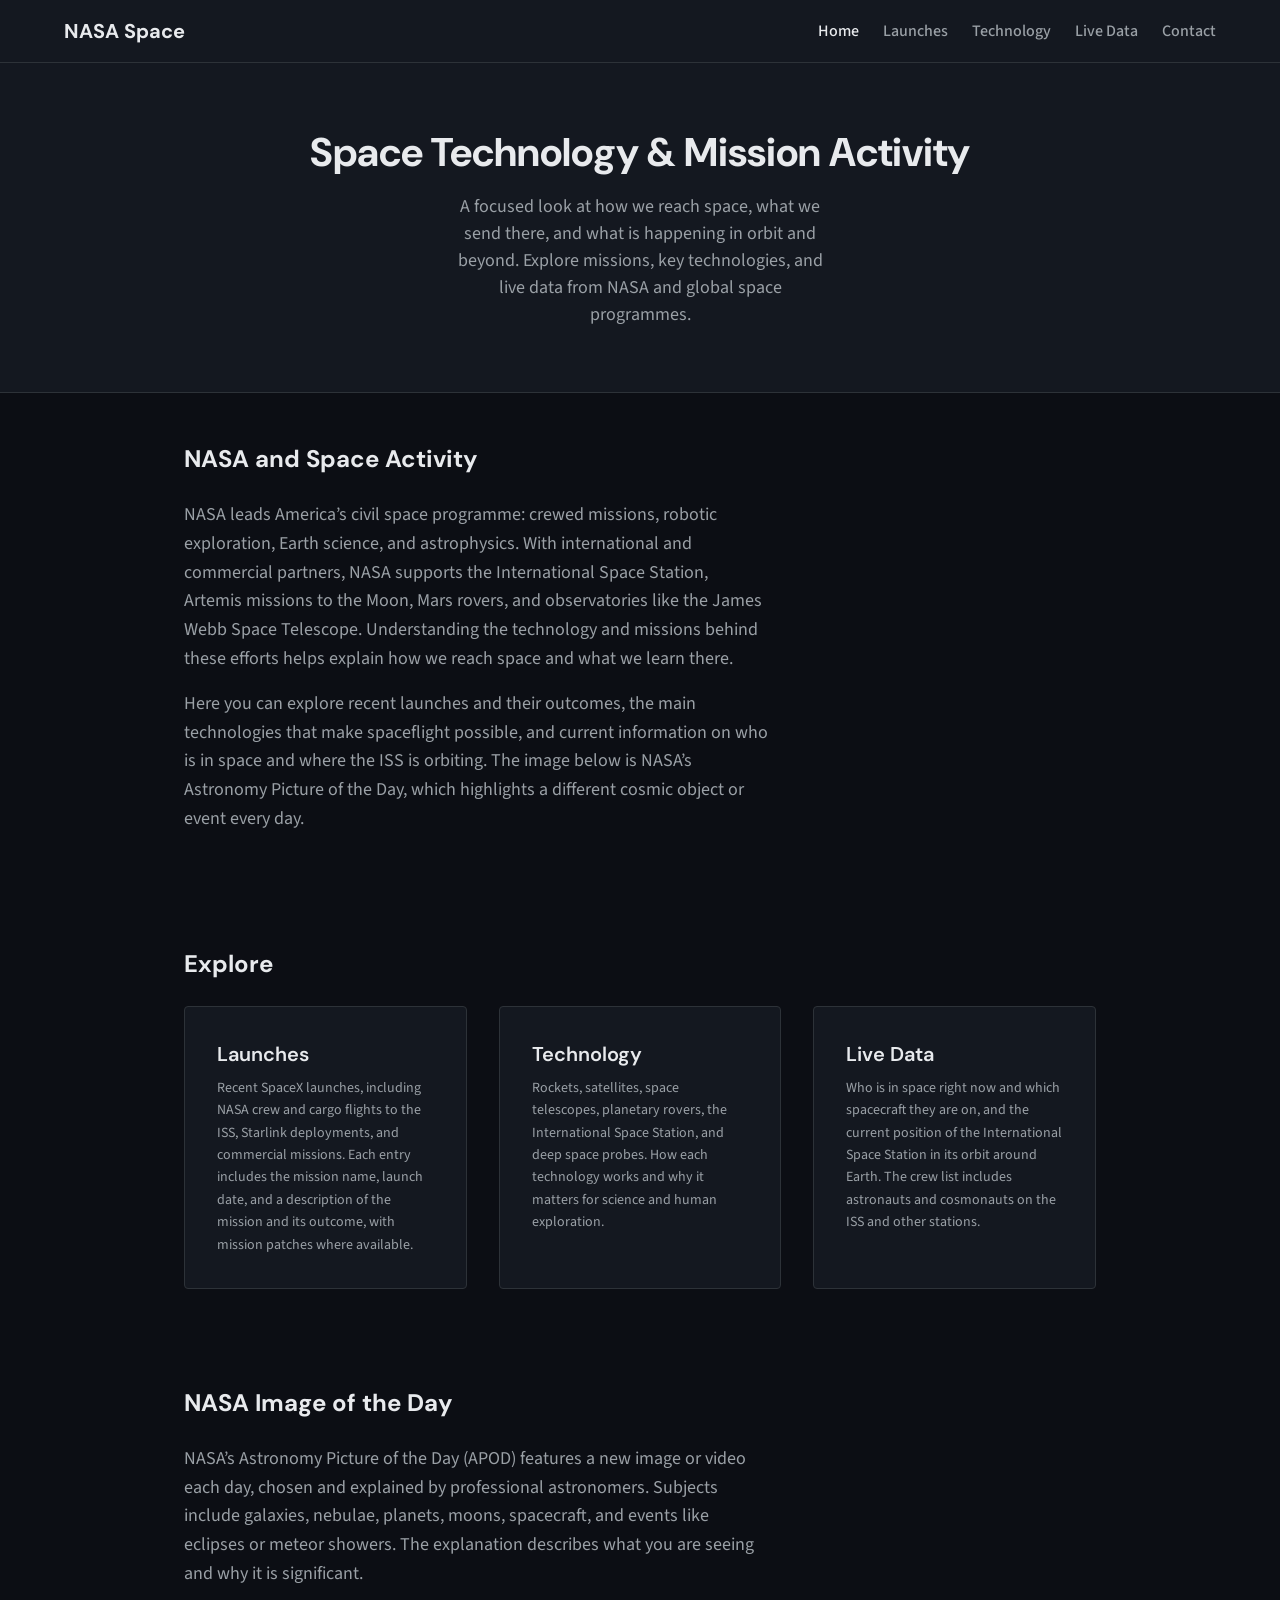
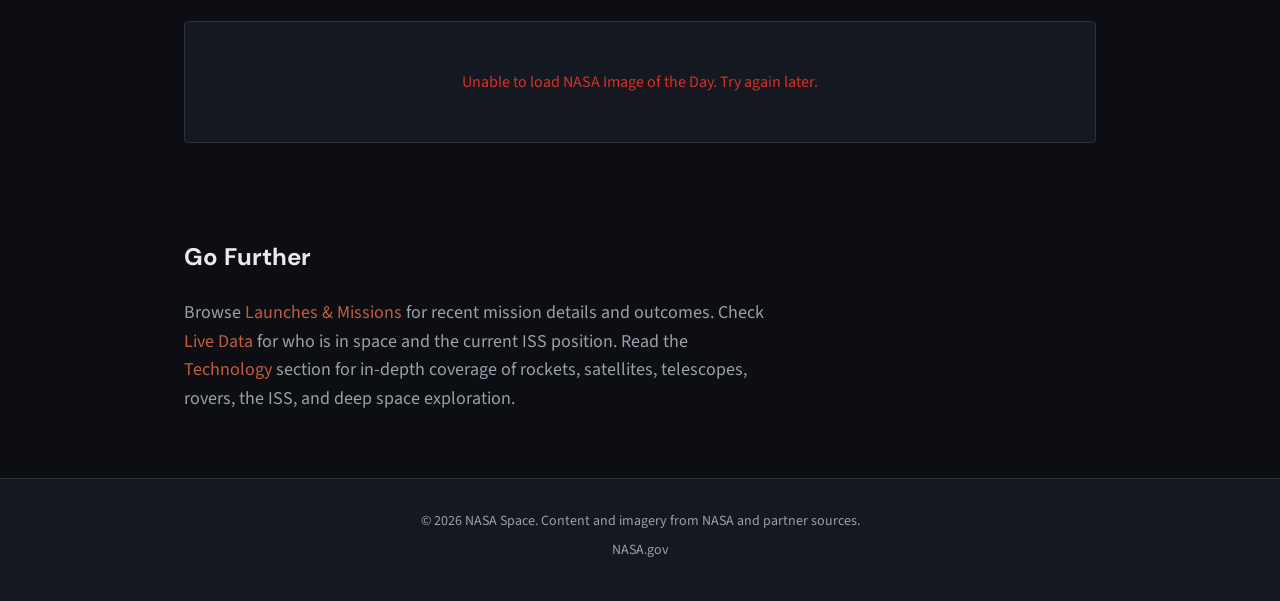
==== index.html @ d22f1749 "Initial commit: NASA Space microsite Made-with: Cursor" ====
<!DOCTYPE html>
<html lang="en">
<head>
  <meta charset="UTF-8">
  <meta name="viewport" content="width=device-width, initial-scale=1.0">
  <meta name="description" content="Space technology and missions: NASA, the ISS, launches, and live information on who is in space and where the station orbits.">
  <title>NASA Space Technology &amp; Missions | Home</title>
  <link rel="stylesheet" href="css/styles.css">
  <link rel="stylesheet" href="css/responsive.css">
</head>
<body>
  <a href="#main-content" class="skip-link">Skip to main content</a>
  <header class="site-header">
    <div class="header-inner">
      <a href="index.html" class="site-logo">NASA Space</a>
      <nav class="main-nav" aria-label="Main navigation">
        <ul class="nav-list">
          <li><a href="index.html" class="nav-link nav-link--current">Home</a></li>
          <li><a href="launches.html" class="nav-link">Launches</a></li>
          <li><a href="technology.html" class="nav-link">Technology</a></li>
          <li><a href="live.html" class="nav-link">Live Data</a></li>
          <li><a href="contact.html" class="nav-link">Contact</a></li>
        </ul>
      </nav>
      <button type="button" class="nav-toggle" aria-label="Toggle navigation menu" aria-expanded="false"><span aria-hidden="true"><span class="hamburger-line"></span><span class="hamburger-line"></span><span class="hamburger-line"></span></span></button>
    </div>
  </header>

  <main id="main-content">
    <section class="hero">
      <div class="hero-inner">
        <h1>Space Technology &amp; Mission Activity</h1>
        <p class="hero-tagline">A focused look at how we reach space, what we send there, and what is happening in orbit and beyond. Explore missions, key technologies, and live data from NASA and global space programmes.</p>
      </div>
    </section>

    <section class="intro section">
      <div class="container">
        <h2>NASA and Space Activity</h2>
        <p>NASA leads America’s civil space programme: crewed missions, robotic exploration, Earth science, and astrophysics. With international and commercial partners, NASA supports the International Space Station, Artemis missions to the Moon, Mars rovers, and observatories like the James Webb Space Telescope. Understanding the technology and missions behind these efforts helps explain how we reach space and what we learn there.</p>
        <p>Here you can explore recent launches and their outcomes, the main technologies that make spaceflight possible, and current information on who is in space and where the ISS is orbiting. The image below is NASA’s Astronomy Picture of the Day, which highlights a different cosmic object or event every day.</p>
      </div>
    </section>

    <section class="feature-cards section">
      <div class="container">
        <h2>Explore</h2>
        <div class="card-grid">
          <article class="card">
            <h3><a href="launches.html">Launches</a></h3>
            <p>Recent SpaceX launches, including NASA crew and cargo flights to the ISS, Starlink deployments, and commercial missions. Each entry includes the mission name, launch date, and a description of the mission and its outcome, with mission patches where available.</p>
          </article>
          <article class="card">
            <h3><a href="technology.html">Technology</a></h3>
            <p>Rockets, satellites, space telescopes, planetary rovers, the International Space Station, and deep space probes. How each technology works and why it matters for science and human exploration.</p>
          </article>
          <article class="card">
            <h3><a href="live.html">Live Data</a></h3>
            <p>Who is in space right now and which spacecraft they are on, and the current position of the International Space Station in its orbit around Earth. The crew list includes astronauts and cosmonauts on the ISS and other stations.</p>
          </article>
        </div>
      </div>
    </section>

    <section class="apod section">
      <div class="container">
        <h2>NASA Image of the Day</h2>
        <div class="page-intro">
          <p>NASA’s Astronomy Picture of the Day (APOD) features a new image or video each day, chosen and explained by professional astronomers. Subjects include galaxies, nebulae, planets, moons, spacecraft, and events like eclipses or meteor showers. The explanation describes what you are seeing and why it is significant.</p>
        </div>
        <div class="apod-container" aria-live="polite">
          <p class="apod-loading" id="apod-loading">Loading image…</p>
          <div class="apod-content" id="apod-content" hidden></div>
          <p class="apod-error" id="apod-error" hidden></p>
        </div>
      </div>
    </section>

    <section class="cta section">
      <div class="container">
        <h2>Go Further</h2>
        <p>Browse <a href="launches.html">Launches &amp; Missions</a> for recent mission details and outcomes. Check <a href="live.html">Live Data</a> for who is in space and the current ISS position. Read the <a href="technology.html">Technology</a> section for in-depth coverage of rockets, satellites, telescopes, rovers, the ISS, and deep space exploration.</p>
      </div>
    </section>
  </main>

  <footer class="site-footer">
    <div class="footer-inner">
      <p class="footer-copy">&copy; <span id="footer-year"></span> NASA Space. Content and imagery from NASA and partner sources.</p>
      <p><a href="https://www.nasa.gov" target="_blank" rel="noopener noreferrer">NASA.gov</a></p>
    </div>
  </footer>

  <script src="js/main.js"></script>
  <script src="js/api.js"></script>
</body>
</html>
---- css/styles.css ----
/* ===== Fonts ===== */
@import url("https://fonts.googleapis.com/css2?family=DM+Sans:wght@600;700&family=Source+Sans+3:wght@400;500;600&display=swap");

/* ===== Design system ===== */
:root {
  --color-bg: #0c0e14;
  --color-bg-elevated: #141820;
  --color-text: #e8eaed;
  --color-text-muted: #9aa0a6;
  --color-accent: #c45c3e;
  --color-accent-hover: #d96b4a;
  --color-border: #2d3238;
  --color-error: #d93025;
  --color-success: #1e8e3e;

  --font-heading: "DM Sans", "Helvetica Neue", Arial, sans-serif;
  --font-body: "Source Sans 3", "Segoe UI", system-ui, sans-serif;

  --space-xs: 0.25rem;
  --space-sm: 0.5rem;
  --space-md: 1rem;
  --space-lg: 1.5rem;
  --space-xl: 2rem;
  --space-2xl: 3rem;
  --space-3xl: 4rem;

  --text-base: 1rem;
  --text-sm: 0.875rem;
  --text-lg: 1.125rem;
  --text-xl: 1.25rem;
  --text-2xl: 1.5rem;
  --text-3xl: 2rem;
  --text-hero: 2.5rem;

  --line-tight: 1.25;
  --line-normal: 1.5;
  --line-relaxed: 1.6;

  --radius-sm: 2px;
  --radius-md: 4px;
  --transition: 0.2s ease;
}

/* ===== Skip link (accessibility) ===== */
.skip-link {
  position: absolute;
  top: -100%;
  left: var(--space-md);
  padding: var(--space-md) var(--space-lg);
  background-color: var(--color-accent);
  color: var(--color-bg);
  font-weight: 600;
  z-index: 1000;
  transition: top 0.2s ease;
}

.skip-link:focus {
  top: var(--space-md);
  outline: 2px solid var(--color-text);
  outline-offset: 2px;
}

/* ===== Base ===== */
*,
*::before,
*::after {
  box-sizing: border-box;
}

html {
  scroll-behavior: smooth;
}

body {
  margin: 0;
  font-family: var(--font-body);
  font-size: var(--text-base);
  line-height: var(--line-normal);
  color: var(--color-text);
  background-color: var(--color-bg);
  -webkit-font-smoothing: antialiased;
}

img {
  max-width: 100%;
  height: auto;
  display: block;
}

a {
  color: var(--color-accent);
  text-decoration: none;
}

a:hover {
  color: var(--color-accent-hover);
  text-decoration: underline;
}

a:focus-visible {
  outline: 2px solid var(--color-accent);
  outline-offset: 2px;
}

/* ===== Layout ===== */
.container {
  width: 100%;
  max-width: 960px;
  margin: 0 auto;
  padding-left: var(--space-lg);
  padding-right: var(--space-lg);
}

.section {
  padding-top: var(--space-2xl);
  padding-bottom: var(--space-2xl);
}

/* ===== Header & navigation ===== */
.site-header {
  background-color: var(--color-bg-elevated);
  border-bottom: 1px solid var(--color-border);
  position: sticky;
  top: 0;
  z-index: 100;
}

.header-inner {
  max-width: 1200px;
  margin: 0 auto;
  padding: var(--space-md) var(--space-lg);
  display: flex;
  align-items: center;
  justify-content: space-between;
  gap: var(--space-lg);
}

.site-logo {
  font-family: var(--font-heading);
  font-weight: 700;
  font-size: var(--text-xl);
  color: var(--color-text);
}

.site-logo:hover {
  color: var(--color-text);
  text-decoration: none;
}

.main-nav {
  display: flex;
  align-items: center;
  position: relative;
}

.nav-list {
  list-style: none;
  margin: 0;
  padding: 0;
  display: flex;
  flex-wrap: wrap;
  gap: var(--space-sm) var(--space-lg);
}

.nav-link {
  color: var(--color-text-muted);
  font-weight: 500;
  padding: var(--space-sm) 0;
}

.nav-link:hover,
.nav-link--current {
  color: var(--color-text);
  text-decoration: none;
}

.nav-toggle {
  display: none;
  background: none;
  border: 1px solid var(--color-border);
  color: var(--color-text);
  padding: var(--space-md);
  cursor: pointer;
  border-radius: var(--radius-md);
  width: 44px;
  height: 44px;
  position: relative;
  flex-shrink: 0;
}

.nav-toggle:hover,
.nav-toggle:focus-visible {
  background-color: var(--color-border);
  outline: none;
}

.nav-toggle [aria-hidden="true"] {
  position: absolute;
  top: 50%;
  left: 50%;
  transform: translate(-50%, -50%);
  width: 22px;
  height: 14px;
  pointer-events: none;
}

.nav-toggle .hamburger-line {
  display: block;
  width: 100%;
  height: 2px;
  background-color: currentColor;
  position: absolute;
  left: 0;
  border-radius: 1px;
  transition: transform 0.2s ease, opacity 0.2s ease;
}

.nav-toggle .hamburger-line:nth-child(1) { top: 0; }
.nav-toggle .hamburger-line:nth-child(2) { top: 50%; transform: translateY(-50%); }
.nav-toggle .hamburger-line:nth-child(3) { bottom: 0; }

.nav-toggle[aria-expanded="true"] .hamburger-line:nth-child(1) {
  top: 50%;
  transform: translateY(-50%) rotate(45deg);
}

.nav-toggle[aria-expanded="true"] .hamburger-line:nth-child(2) {
  opacity: 0;
}

.nav-toggle[aria-expanded="true"] .hamburger-line:nth-child(3) {
  bottom: 50%;
  transform: translateY(50%) rotate(-45deg);
}

/* ===== Hero ===== */
.hero {
  background-color: var(--color-bg-elevated);
  padding: var(--space-3xl) var(--space-lg);
  border-bottom: 1px solid var(--color-border);
}

.hero-inner {
  max-width: 960px;
  margin: 0 auto;
  text-align: center;
}

.hero h1 {
  font-family: var(--font-heading);
  font-weight: 700;
  font-size: var(--text-hero);
  line-height: var(--line-tight);
  margin: 0 0 var(--space-md);
  color: var(--color-text);
}

.hero-tagline {
  font-size: var(--text-lg);
  color: var(--color-text-muted);
  margin: 0;
  max-width: 42ch;
  margin-left: auto;
  margin-right: auto;
}

/* ===== Page hero (inner pages) ===== */
.page-hero {
  padding: var(--space-2xl) var(--space-lg);
  border-bottom: 1px solid var(--color-border);
}

.page-hero h1 {
  font-family: var(--font-heading);
  font-weight: 700;
  font-size: var(--text-3xl);
  margin: 0 0 var(--space-sm);
  color: var(--color-text);
}

.page-hero-tagline {
  font-size: var(--text-lg);
  color: var(--color-text-muted);
  margin: 0;
}

/* ===== Typography in content ===== */
h2 {
  font-family: var(--font-heading);
  font-weight: 700;
  font-size: var(--text-2xl);
  margin: 0 0 var(--space-lg);
  color: var(--color-text);
}

h3 {
  font-family: var(--font-heading);
  font-weight: 600;
  font-size: var(--text-xl);
  margin: 0 0 var(--space-sm);
  color: var(--color-text);
}

.intro p,
.cta p,
.page-intro p {
  font-size: var(--text-lg);
  color: var(--color-text-muted);
  margin: 0 0 var(--space-md);
  max-width: 65ch;
  line-height: var(--line-relaxed);
}

.page-intro p:last-child {
  margin-bottom: 0;
}

.page-intro {
  margin-bottom: var(--space-xl);
}

/* ===== Cards ===== */
.card-grid {
  display: grid;
  grid-template-columns: repeat(auto-fit, minmax(260px, 1fr));
  gap: var(--space-xl);
}

.card {
  background-color: var(--color-bg-elevated);
  border: 1px solid var(--color-border);
  border-radius: var(--radius-md);
  padding: var(--space-xl);
  transition: border-color var(--transition);
}

.card:hover {
  border-color: var(--color-accent);
}

.card h3 {
  margin-top: 0;
}

.card h3 a {
  color: var(--color-text);
}

.card h3 a:hover {
  color: var(--color-accent);
  text-decoration: none;
}

.card p {
  margin: 0;
  color: var(--color-text-muted);
  font-size: var(--text-sm);
  line-height: var(--line-relaxed);
}

/* ===== Buttons ===== */
.btn {
  display: inline-block;
  font-family: var(--font-body);
  font-size: var(--text-base);
  font-weight: 600;
  padding: var(--space-md) var(--space-xl);
  border: none;
  border-radius: var(--radius-md);
  cursor: pointer;
  transition: background-color var(--transition), color var(--transition);
}

.btn:focus-visible {
  outline: 2px solid var(--color-accent);
  outline-offset: 2px;
}

.btn--primary {
  background-color: var(--color-accent);
  color: var(--color-text);
}

.btn--primary:hover {
  background-color: var(--color-accent-hover);
  color: var(--color-text);
}

.btn--secondary {
  background-color: transparent;
  color: var(--color-text);
  border: 1px solid var(--color-border);
}

.btn--secondary:hover:not(:disabled) {
  background-color: var(--color-border);
  color: var(--color-text);
}

.btn:disabled {
  opacity: 0.5;
  cursor: not-allowed;
}

/* ===== APOD (Image of the Day) ===== */
.apod-container {
  background-color: var(--color-bg-elevated);
  border: 1px solid var(--color-border);
  border-radius: var(--radius-md);
  overflow: hidden;
}

.apod-loading,
.apod-error {
  padding: var(--space-2xl);
  text-align: center;
  color: var(--color-text-muted);
  margin: 0;
}

.apod-error {
  color: var(--color-error);
}

.apod-content img {
  width: 100%;
  height: auto;
}

.apod-content .apod-title {
  padding: var(--space-lg);
  font-family: var(--font-heading);
  font-weight: 600;
  font-size: var(--text-lg);
  margin: 0;
}

.apod-content .apod-explanation {
  padding: 0 var(--space-lg) var(--space-lg);
  color: var(--color-text-muted);
  font-size: var(--text-sm);
  line-height: var(--line-relaxed);
  margin: 0;
}

/* ===== Launches ===== */
.launches-container {
  min-height: 200px;
}

.launches-loading,
.launches-error {
  padding: var(--space-2xl);
  text-align: center;
  color: var(--color-text-muted);
  margin: 0;
}

.launches-error {
  color: var(--color-error);
}

.launches-grid {
  display: grid;
  grid-template-columns: repeat(auto-fill, minmax(280px, 1fr));
  gap: var(--space-lg);
}

.launch-card {
  background-color: var(--color-bg-elevated);
  border: 1px solid var(--color-border);
  border-radius: var(--radius-md);
  padding: var(--space-xl);
  overflow: hidden;
}

.launch-card__img {
  width: 80px;
  height: 80px;
  object-fit: contain;
  margin-bottom: var(--space-md);
  background-color: var(--color-bg);
  border-radius: var(--radius-sm);
}

.launch-card h3 {
  margin-top: 0;
  font-size: var(--text-lg);
}

.launch-card .launch-meta {
  font-size: var(--text-sm);
  color: var(--color-text-muted);
  margin-bottom: var(--space-md);
}

.launch-card .launch-description {
  font-size: var(--text-sm);
  line-height: var(--line-relaxed);
  color: var(--color-text-muted);
  margin: 0;
}

.launches-pagination {
  display: flex;
  align-items: center;
  justify-content: center;
  gap: var(--space-xl);
  margin-top: var(--space-2xl);
  flex-wrap: wrap;
}

.launches-pagination__info {
  font-size: var(--text-sm);
  color: var(--color-text-muted);
}

/* ===== Technology page ===== */
.tech-block {
  margin-bottom: var(--space-3xl);
}

.tech-block:last-child {
  margin-bottom: 0;
}

.tech-block h2 {
  font-size: var(--text-xl);
  margin-bottom: var(--space-md);
  padding-bottom: var(--space-sm);
  border-bottom: 1px solid var(--color-border);
}

.tech-block p {
  color: var(--color-text-muted);
  margin: 0 0 var(--space-md);
  max-width: 65ch;
  line-height: var(--line-relaxed);
}

.tech-figure {
  margin: var(--space-lg) 0 0;
}

.tech-figure img {
  width: 100%;
  height: auto;
  border-radius: var(--radius-md);
  border: 1px solid var(--color-border);
}

.tech-figure figcaption {
  font-size: var(--text-sm);
  color: var(--color-text-muted);
  font-style: italic;
  margin-top: var(--space-sm);
}

/* ===== Live Data ===== */
.live-grid {
  display: grid;
  grid-template-columns: repeat(auto-fit, minmax(300px, 1fr));
  gap: var(--space-xl);
}

.live-hero-figure {
  margin: 0 0 var(--space-2xl);
}

.live-hero-figure img {
  width: 100%;
  height: auto;
  border-radius: var(--radius-md);
  border: 1px solid var(--color-border);
}

.live-hero-figure figcaption {
  font-size: var(--text-sm);
  color: var(--color-text-muted);
  font-style: italic;
  margin-top: var(--space-sm);
}

.live-card {
  background-color: var(--color-bg-elevated);
  border: 1px solid var(--color-border);
  border-radius: var(--radius-md);
  padding: var(--space-xl);
  overflow: hidden;
}

.live-card__media {
  margin-bottom: var(--space-lg);
}

.live-card__media img {
  width: 100%;
  height: auto;
  border-radius: var(--radius-md);
  border: 1px solid var(--color-border);
}

.live-card h2 {
  font-size: var(--text-xl);
  margin-top: 0;
  margin-bottom: var(--space-md);
}

.live-card-intro {
  font-size: var(--text-sm);
  color: var(--color-text-muted);
  line-height: var(--line-relaxed);
  margin: 0 0 var(--space-lg);
}

.live-loading,
.live-error {
  color: var(--color-text-muted);
  margin: 0;
  font-size: var(--text-sm);
}

.live-error {
  color: var(--color-error);
}

.live-content ul {
  list-style: none;
  margin: 0;
  padding: 0;
}

.live-content li {
  padding: var(--space-sm) 0;
  border-bottom: 1px solid var(--color-border);
  font-size: var(--text-sm);
}

.live-content li:last-child {
  border-bottom: none;
}

.iss-coords {
  font-family: monospace;
  font-size: var(--text-sm);
  color: var(--color-text-muted);
}

/* ===== Contact form ===== */
.contact-form-section .page-intro {
  margin-bottom: var(--space-xl);
}

.contact-form {
  max-width: 480px;
}

.form-group {
  margin-bottom: var(--space-lg);
}

.contact-form label {
  display: block;
  font-weight: 600;
  margin-bottom: var(--space-sm);
  color: var(--color-text);
}

.required {
  font-weight: 400;
  color: var(--color-text-muted);
}

.contact-form input,
.contact-form textarea {
  width: 100%;
  font-family: var(--font-body);
  font-size: var(--text-base);
  padding: var(--space-md);
  background-color: var(--color-bg-elevated);
  border: 1px solid var(--color-border);
  border-radius: var(--radius-md);
  color: var(--color-text);
  transition: border-color var(--transition);
}

.contact-form input::placeholder,
.contact-form textarea::placeholder {
  color: var(--color-text-muted);
}

.contact-form input:hover,
.contact-form textarea:hover {
  border-color: var(--color-text-muted);
}

.contact-form input:focus,
.contact-form textarea:focus {
  border-color: var(--color-accent);
}

.contact-form input:focus-visible,
.contact-form textarea:focus-visible {
  outline: 2px solid var(--color-accent);
  outline-offset: 2px;
}

.contact-form input.error,
.contact-form textarea.error {
  border-color: var(--color-error);
}

.field-error {
  display: block;
  font-size: var(--text-sm);
  color: var(--color-error);
  margin-top: var(--space-xs);
  min-height: 1.25em;
}

.form-actions {
  margin-top: var(--space-xl);
  margin-bottom: var(--space-lg);
}

.form-success {
  color: var(--color-success);
  font-weight: 600;
  margin: 0;
}

/* ===== Footer ===== */
.site-footer {
  margin-top: auto;
  padding: var(--space-xl) var(--space-lg);
  border-top: 1px solid var(--color-border);
  background-color: var(--color-bg-elevated);
}

.footer-inner {
  max-width: 960px;
  margin: 0 auto;
  text-align: center;
}

.footer-copy,
.footer-inner p {
  font-size: var(--text-sm);
  color: var(--color-text-muted);
  margin: 0 0 var(--space-sm);
}

.footer-inner a {
  color: var(--color-text-muted);
}

.footer-inner a:hover {
  color: var(--color-accent);
}

/* ===== Utility: hide when not needed ===== */
[hidden] {
  display: none !important;
}
---- css/responsive.css ----
/* ===== Responsive layout ===== */

@media (max-width: 768px) {
  :root {
    --text-hero: 1.75rem;
    --text-3xl: 1.5rem;
    --text-2xl: 1.25rem;
  }

  .header-inner {
    padding: var(--space-md) var(--space-lg);
  }

  .nav-toggle {
    display: flex;
    align-items: center;
    justify-content: center;
  }

  .main-nav {
    margin-left: auto;
  }

  .main-nav .nav-list {
    display: none;
    position: absolute;
    top: 100%;
    left: 50%;
    transform: translateX(-50%);
    width: 100vw;
    max-width: 100vw;
    box-sizing: border-box;
    background-color: var(--color-bg-elevated);
    border-bottom: 1px solid var(--color-border);
    flex-direction: column;
    padding: var(--space-md);
    gap: 0;
    box-shadow: 0 8px 16px rgba(0, 0, 0, 0.3);
  }

  .main-nav .nav-list.is-open {
    display: flex;
    transform: translateX(-50%);
  }

  .nav-list li {
    border-bottom: 1px solid var(--color-border);
  }

  .nav-list li:last-child {
    border-bottom: none;
  }

  .nav-link {
    display: block;
    padding: var(--space-md);
    font-size: var(--text-base);
  }

  .hero {
    padding: var(--space-2xl) var(--space-lg);
  }

  .page-hero {
    padding: var(--space-xl) var(--space-lg);
  }

  .container {
    padding-left: var(--space-md);
    padding-right: var(--space-md);
  }

  .section {
    padding-top: var(--space-xl);
    padding-bottom: var(--space-xl);
  }

  .card-grid {
    grid-template-columns: 1fr;
    gap: var(--space-lg);
  }

  .launches-grid {
    grid-template-columns: 1fr;
  }

  .live-grid {
    grid-template-columns: 1fr;
  }
}

@media (max-width: 480px) {
  .header-inner {
    padding: var(--space-sm) var(--space-md);
  }

  .site-logo {
    font-size: var(--text-lg);
  }

  .hero-inner h1 {
    font-size: 1.5rem;
  }

  .hero-tagline {
    font-size: var(--text-base);
  }

  .contact-form {
    width: 100%;
  }
}
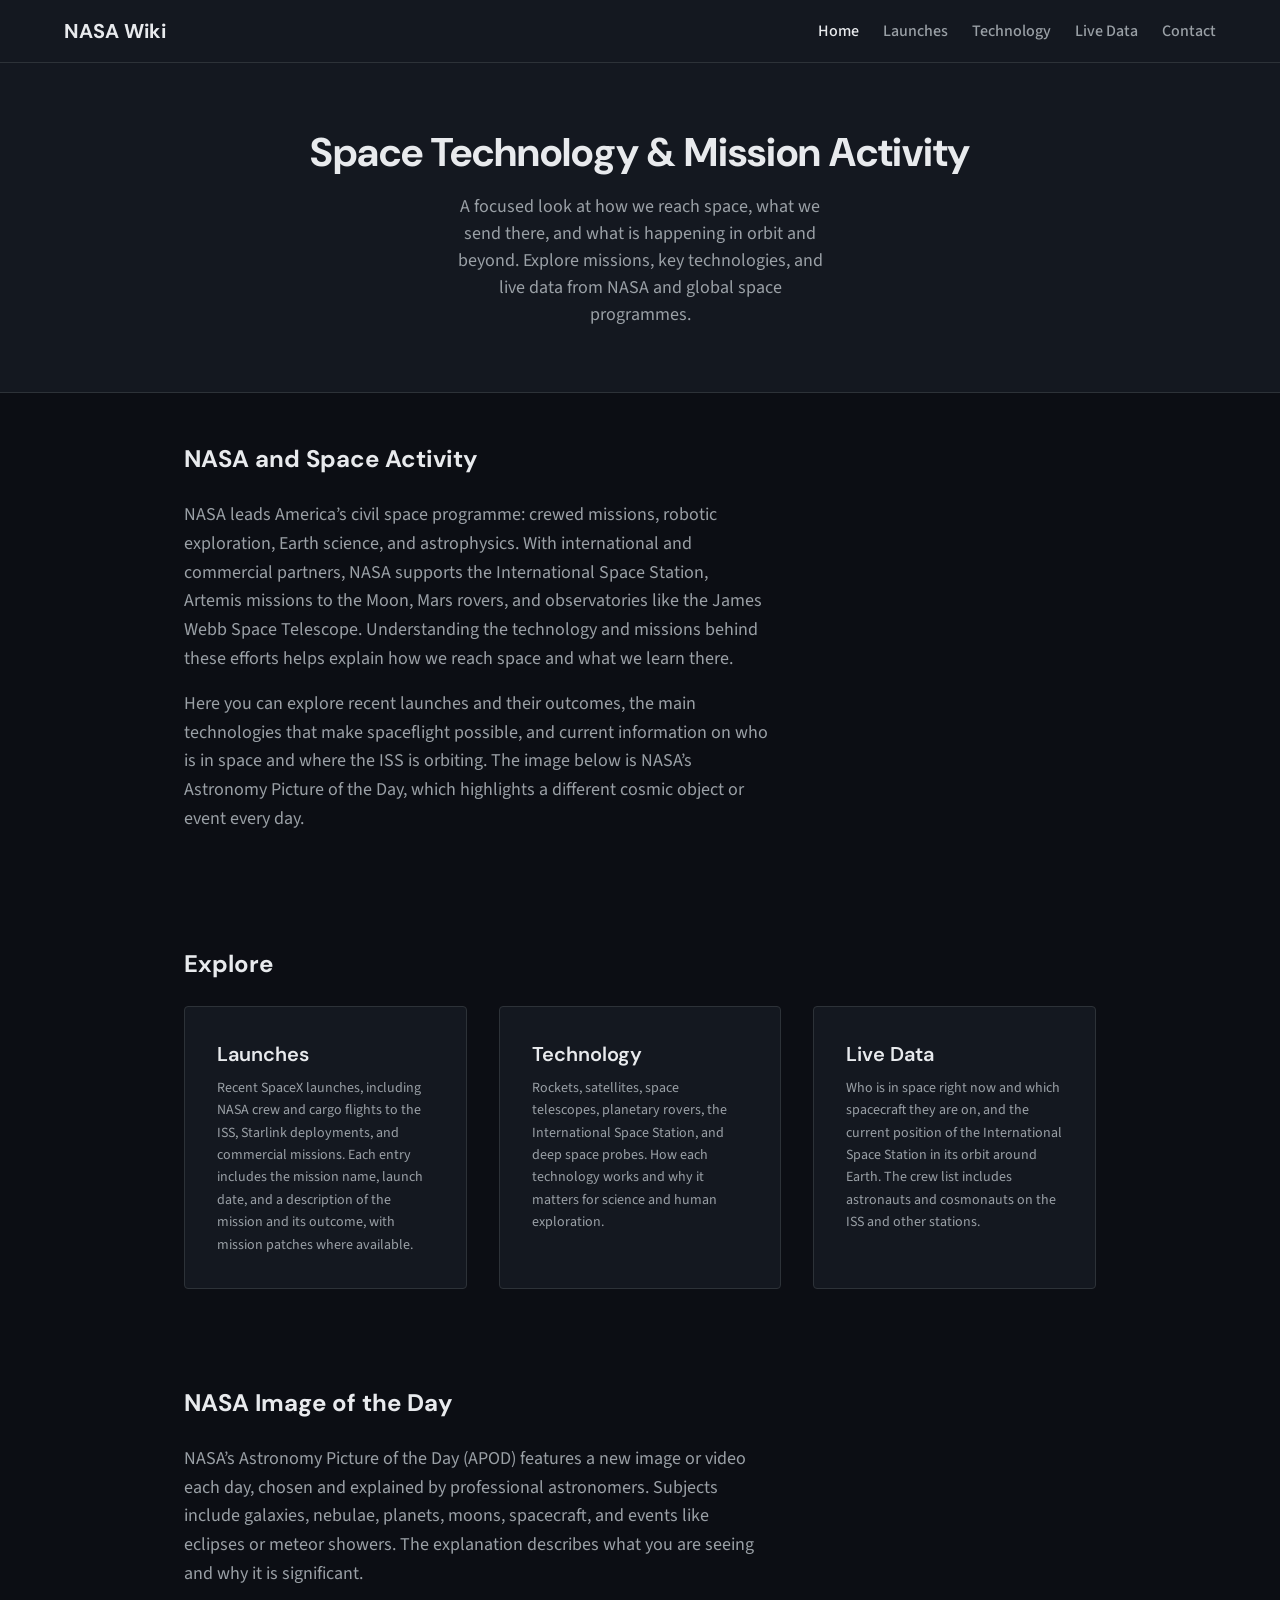
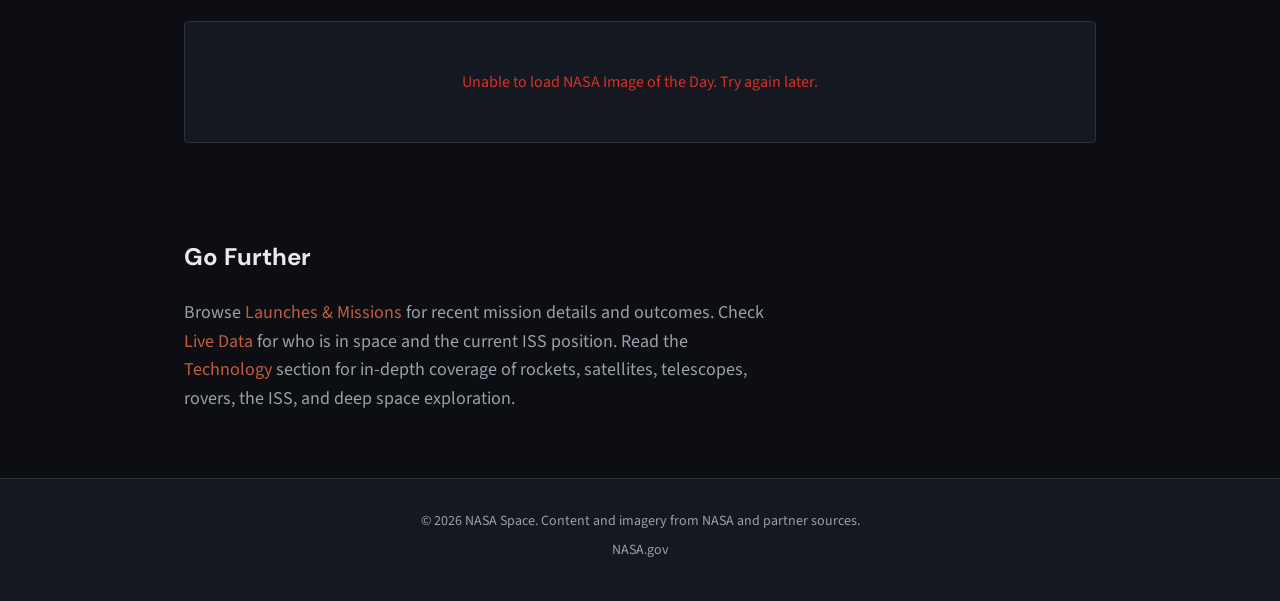
==== commit c4eccc71: "Update index.html, remove .gitignore Made-with: Cursor" ====
--- a/index.html
+++ b/index.html
@@ -12,7 +12,7 @@
   <a href="#main-content" class="skip-link">Skip to main content</a>
   <header class="site-header">
     <div class="header-inner">
-      <a href="index.html" class="site-logo">NASA Space</a>
+      <a href="index.html" class="site-logo">NASA Wiki</a>
       <nav class="main-nav" aria-label="Main navigation">
         <ul class="nav-list">
           <li><a href="index.html" class="nav-link nav-link--current">Home</a></li>
